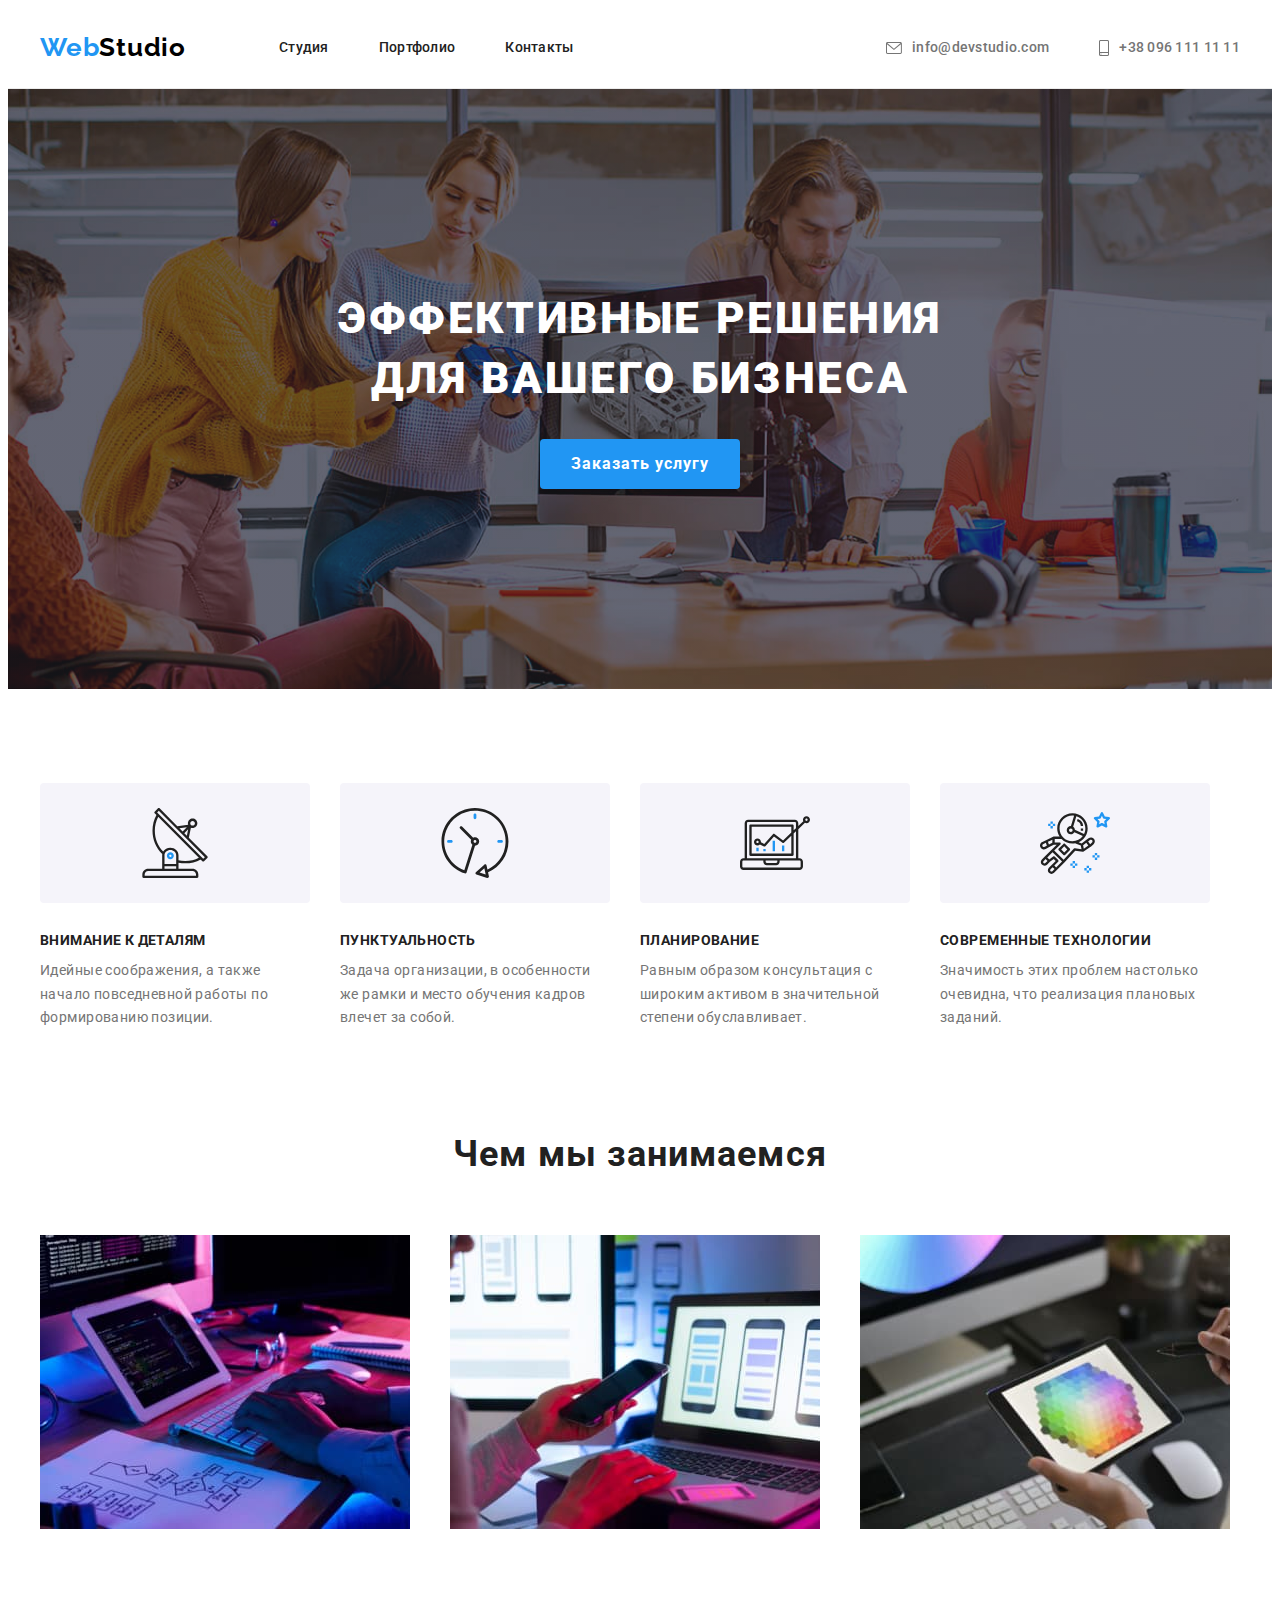
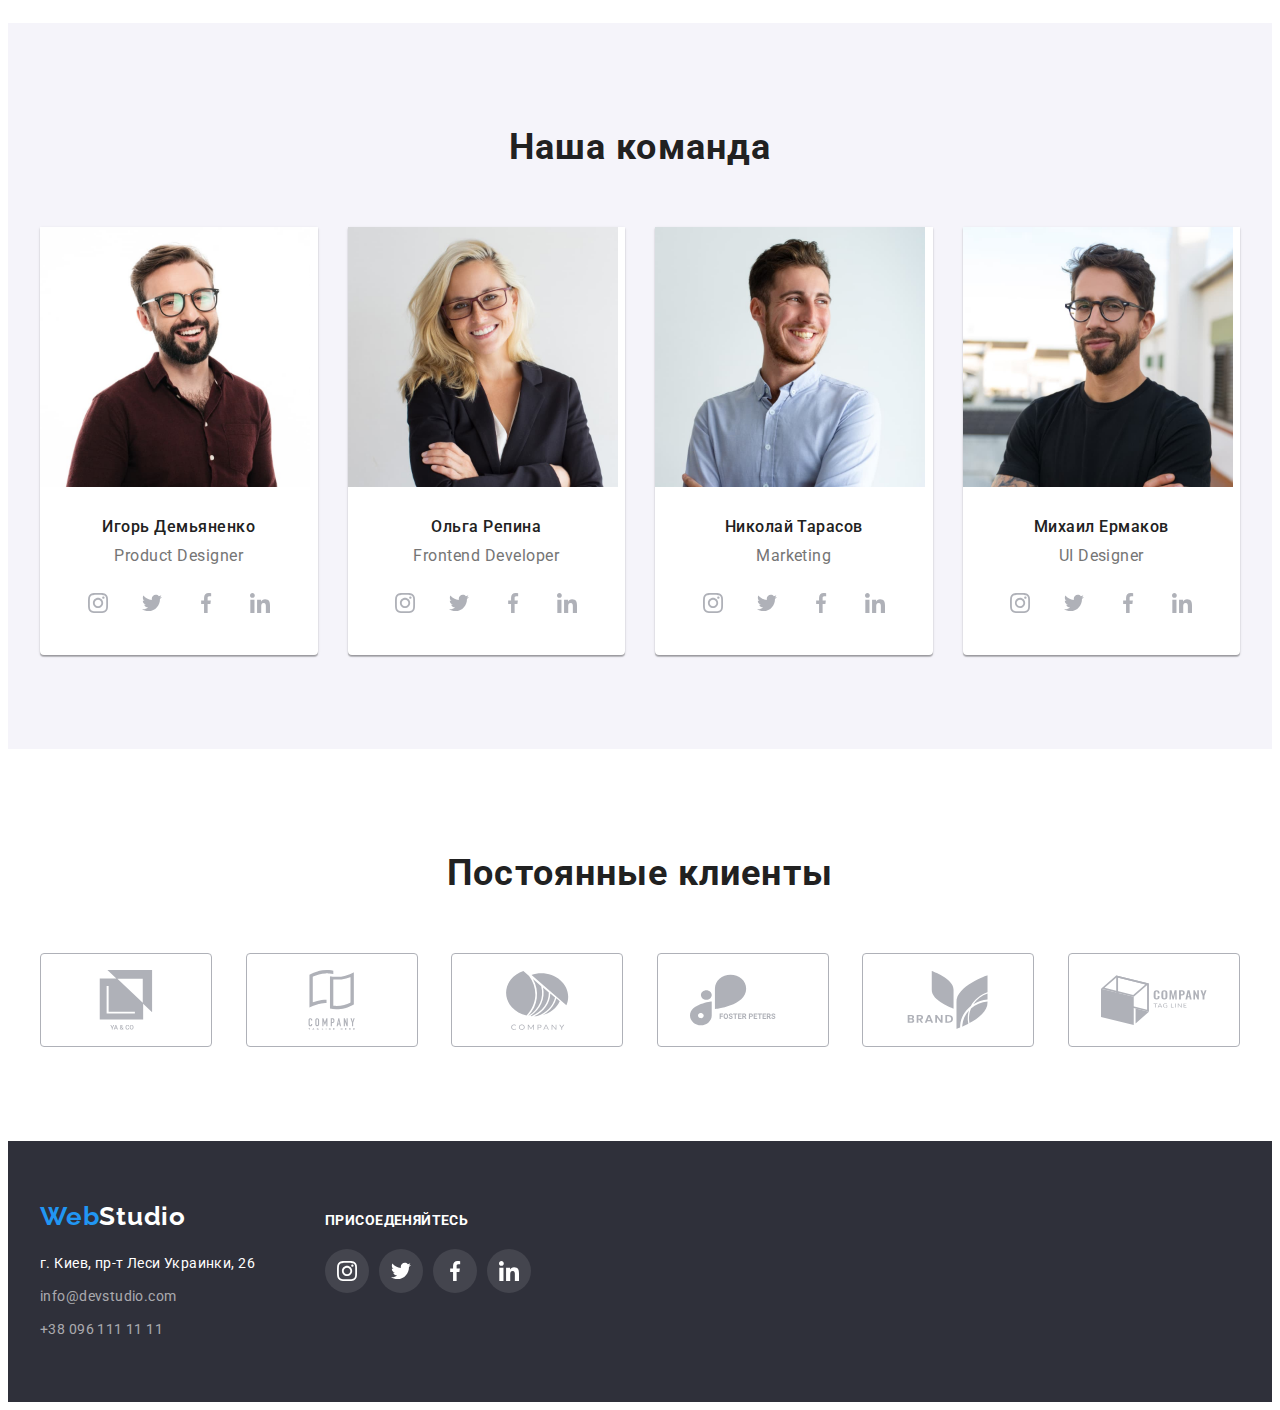
==== index.htm @ c2790a93 "start" ====
<!DOCTYPE html>
<html lang="ru">

<head>
    <meta charset="UTF-8">
    <meta http-equiv="X-UA-Compatible" content="IE=edge">
    <meta name="viewport" content="width=device-width, initial-scale=1.0">
    <title>Студия</title>
    <link rel="preconnect" href="https://fonts.googleapis.com">
    <link rel="preconnect" href="https://fonts.gstatic.com" crossorigin>
    <link href="https://fonts.googleapis.com/css2?family=Raleway:wght@700&family=Roboto:wght@400;500;700;900&display=swap"
        rel="stylesheet">
        <link rel="stylesheet" href="https://cdnjs.cloudflare.com/ajax/libs/modern-normalize/1.1.0/modern-normalize.min.css"
            integrity="sha512-wpPYUAdjBVSE4KJnH1VR1HeZfpl1ub8YT/NKx4PuQ5NmX2tKuGu6U/JRp5y+Y8XG2tV+wKQpNHVUX03MfMFn9Q=="
            crossorigin="anonymous" referrerpolicy="no-referrer" />
    <link rel="stylesheet" href="./css/styles.css">
</head>
<body>
    <!-- Шапка -->
    <header class="header">
        <div class="container header-container">
            <nav class="header-havigation">
                <a class="header-logo link" href="./index.htm" lang="en">
                    <span class="logo">Web</span>Studio
                </a>
            
                <ul class="nav-list list">
                    <li class="nav-item"><a class="nav-link link" href="./index.htm">Студия</a></li>
                    <li class="nav-item"><a class="nav-link link" href="./portfolio.html">Портфолио</a></li>
                    <li class="nav-item"><a class="nav-link link" href="">Контакты</a></li>
                </ul>
            </nav>
            
            <div class="haeder-content">
                <ul class="header-list ">
                    <li class="header-item list">
                        <a class="header-link link" href="mailto:info@devstudio.com">
                            <svg class="header-link-icon icon-envelope">
                                <use href="./img/icon-svg/symbol-defs.svg#envelope"></use>
                            </svg>
                             <p class="link-text">info@devstudio.com</p>    
                        </a>
                    </li>
                    <li class="header-item list">
                        <a class="header-link link tel-link" href="tel:+380961111111">
                            <svg class="header-link-icon icon-smartphone">
                                <use href="./img/icon-svg/symbol-defs.svg#smartphone"></use>
                            </svg>
                            <p class="link-text">+38 096 111 11 11</p>
                        </a>
                    </li>
                </ul>
            </div>
        </div>
        
    </header>
    <!-- Контент -->
    <main>
        <!-- Герой -->
        <section class="hero-section">
            <h1 class="hero-title">ЭФФЕКТИВНЫЕ РЕШЕНИЯ ДЛЯ ВАШЕГО БИЗНЕСА</h1>
            <button class="hero-btn" type="button">Заказать услугу</button>
         </section>
        <!-- Особености -->
        <section class="peculiarities-section">
           <div class="container">
                <h2 class="visually-hidden">Особенности</h2>
                <ul class="peculiarities-list list">
                    <li class="peculiarities-item">
                        <div class="peculiarities-icon">
                            <svg class="icon-antenna" width="70" heigth="70">
                                <use href="./img/icon-svg/symbol-defs.svg#antenna"></use>
                            </svg>
                        </div>
                        <h3 class="peculiarities-title">Внимание к деталям</h3>
                        <p class="peculiarities-text">Идейные соображения, а также начало повседневной работы по формированию позиции.
                        </p>
                    </li>
                    <li class="peculiarities-item">
                        <div class="peculiarities-icon">
                            <svg class="icon-clock" width="70" heigth="70">
                                <use href="./img/icon-svg/symbol-defs.svg#clock"></use>
                            </svg>
                        </div>
                        <h3 class="peculiarities-title">Пунктуальность</h3>
                        <p class="peculiarities-text">Задача организации, в особенности же рамки и место обучения кадров влечет за
                            собой.</p>
                    </li>
                    <li class="peculiarities-item">
                        <div class="peculiarities-icon">
                            <svg class="icon-diagram" width="70" heigth="70">
                                <use href="./img/icon-svg/symbol-defs.svg#diagram"></use>
                            </svg>
                        </div>
                        <h3 class="peculiarities-title">Планирование</h3>
                        <p class="peculiarities-text">Равным образом консультация с широким активом в значительной степени
                            обуславливает.</p>
                    </li>
                    <li class="peculiarities-item">
                        <div class="peculiarities-icon">
                            <svg class="icon-astronaut" width="70" heigth="70">
                                <use href="./img/icon-svg/symbol-defs.svg#astronaut"></use>
                            </svg>
                        </div>
                        <h3 class="peculiarities-title">Современные технологии</h3>
                        <p class="peculiarities-text">Значимость этих проблем настолько очевидна, что реализация плановых заданий.</p>
                    </li>
                </ul>
           </div>
        </section>
        <section class="work-section">
            <div class="container">
                <h2 class="work-title">Чем мы занимаемся</h2>
                <ul class="work-list list">
                    <li class="work-item"><img src="./img/study-img/img.jpg" alt="Програпирование" width="370"></li>
                    <li class="work-item"><img src="./img/study-img/img1.jpg" alt="Адаптация" width="370"></li>
                    <li class="work-item"><img src="./img/study-img/img2.jpg" alt="Стилизация" width="370"></li>
                </ul>
            </div>
        </section>
        <!-- Команда -->
        <section class="team-section">
           <div class="container">
                <h2 class="team-title">Наша команда</h2>
                <ul class="team-list list">
                    <li class="team-item">
                        <img src="./img/study-img/img3.jpg" alt="Фтография Игоря" width="270">
                        <div class="team-cards">
                            <h3 class="team-name">Игорь Демьяненко</h3>
                        <p class="team-text" lang="en">Product Designer</p>
                        <ul class="team-social-list list">
                            <li class="team-social-item">
                                <a href="" class="team-social-link">
                                    <svg class="team-social-icon" widht='20' height='20'>
                                        <use href="./img/icon-svg/symbol-defs.svg#instagram"></use>
                                    </svg>
                                </a>
                            </li>
                            <li class="team-social-item">
                                <a href="" class="team-social-link">
                                    <svg class="team-social-icon" widht='20' height='20'>
                                        <use href="./img/icon-svg/symbol-defs.svg#twitter"></use>
                                    </svg>
                                </a>
                            </li>
                            <li class="team-social-item">
                                <a href="" class="team-social-link">
                                    <svg class="team-social-icon" widht='20' height='20'>
                                        <use href="./img/icon-svg/symbol-defs.svg#facebook"></use>
                                    </svg>
                                </a>
                            </li>
                            <li class="team-social-item">
                                <a href="" class="team-social-link">
                                    <svg class="team-social-icon" widht='20' height='20'>
                                        <use href="./img/icon-svg/symbol-defs.svg#linkedin"></use>
                                    </svg>
                                </a>
                            </li>
                        </ul>
                        </div>
                    </li>
                    <li class="team-item">
                        <img src="./img/study-img/img4.jpg" alt="Фотография Ольги" width="270">
                        <div class="team-cards">
                            <h3 class="team-name">Ольга Репина</h3>
                        <p class="team-text" lang="en">Frontend Developer</p>
                            <ul class="team-social-list list">
                                <li class="team-social-item">
                                    <a href="" class="team-social-link">
                                        <svg class="team-social-icon" widht='20' height='20'>
                                            <use href="./img/icon-svg/symbol-defs.svg#instagram"></use>
                                        </svg>
                                    </a>
                                </li>
                                <li class="team-social-item">
                                    <a href="" class="team-social-link">
                                        <svg class="team-social-icon" widht='20' height='20'>
                                            <use href="./img/icon-svg/symbol-defs.svg#twitter"></use>
                                        </svg>
                                    </a>
                                </li>
                                <li class="team-social-item">
                                    <a href="" class="team-social-link">
                                        <svg class="team-social-icon" widht='20' height='20'>
                                            <use href="./img/icon-svg/symbol-defs.svg#facebook"></use>
                                        </svg>
                                    </a>
                                </li>
                                <li class="team-social-item">
                                    <a href="" class="team-social-link">
                                        <svg class="team-social-icon" widht='20' height='20'>
                                            <use href="./img/icon-svg/symbol-defs.svg#linkedin"></use>
                                        </svg>
                                    </a>
                                </li>
                            </ul>
                        </div>
                    </li>
                    <li class="team-item">
                        <img src="./img/study-img/img5.jpg" alt="Фотография Николая" width="270">
                        <div class="team-cards">
                            <h3 class="team-name">Николай Тарасов</h3>
                        <p class="team-text" lang="en">Marketing</p>
                        <ul class="team-social-list list">
                            <li class="team-social-item">
                                <a href="" class="team-social-link">
                                    <svg class="team-social-icon" widht='20' height='20'>
                                        <use href="./img/icon-svg/symbol-defs.svg#instagram"></use>
                                    </svg>
                                </a>
                            </li>
                            <li class="team-social-item">
                                <a href="" class="team-social-link">
                                    <svg class="team-social-icon" widht='20' height='20'>
                                        <use href="./img/icon-svg/symbol-defs.svg#twitter"></use>
                                    </svg>
                                </a>
                            </li>
                            <li class="team-social-item">
                                <a href="" class="team-social-link">
                                    <svg class="team-social-icon" widht='20' height='20'>
                                        <use href="./img/icon-svg/symbol-defs.svg#facebook"></use>
                                    </svg>
                                </a>
                            </li>
                            <li class="team-social-item">
                                <a href="" class="team-social-link">
                                    <svg class="team-social-icon" widht='20' height='20'>
                                        <use href="./img/icon-svg/symbol-defs.svg#linkedin"></use>
                                    </svg>
                                </a>
                            </li>
                        </ul>
                        </div>
                    </li>
                    <li class="team-item">
                        <img src="./img/study-img/img6.jpg" alt="Фотография Михаила" width="270">
                        <div class="team-cards">
                            <h3 class="team-name">Михаил Ермаков</h3>
                        <p class="team-text" lang="en">UI Designer</p>
                        <ul class="team-social-list list">
                            <li class="team-social-item">
                                <a href="" class="team-social-link">
                                    <svg class="team-social-icon" widht='20' height='20'>
                                        <use href="./img/icon-svg/symbol-defs.svg#instagram"></use>
                                    </svg>
                                </a>
                            </li>
                            <li class="team-social-item">
                                <a href="" class="team-social-link">
                                    <svg class="team-social-icon" widht='20' height='20'>
                                        <use href="./img/icon-svg/symbol-defs.svg#twitter"></use>
                                    </svg>
                                </a>
                            </li>
                            <li class="team-social-item">
                                <a href="" class="team-social-link">
                                    <svg class="team-social-icon" widht='20' height='20'>
                                        <use href="./img/icon-svg/symbol-defs.svg#facebook"></use>
                                    </svg>
                                </a>
                            </li>
                            <li class="team-social-item">
                                <a href="" class="team-social-link">
                                    <svg class="team-social-icon" widht='20' height='20'>
                                        <use href="./img/icon-svg/symbol-defs.svg#linkedin"></use>
                                    </svg>
                                </a>
                            </li>
                        </ul>
                        </div>
                    </li>
                </ul>
           </div>
        </section>
        <section class="client-section">
            <div class="container">
                <h2 class="client-title">Постоянные клиенты</h2>
                <ul class="client-list list">
                    <li class="client-item">
                        <a href="" class="client-link link">
                            <svg class="client-icon" width="106" height="60" >
                                <use href="./img/icon-svg/symbol-defs.svg#group1"></use>
                            </svg>
                        </a>
                    </li>
                    <li class="client-item">
                        <a href="" class="client-link link">
                            <svg class="client-icon" width="106" height="60">
                                <use href="./img/icon-svg/symbol-defs.svg#group2"></use>
                            </svg>
                        </a>
                    </li>
                    <li class="client-item">
                        <a href="" class="client-link link">
                            <svg class="client-icon" width="106" height="60">
                                <use href="./img/icon-svg/symbol-defs.svg#group3"></use>
                            </svg>
                        </a>
                    </li>
                    <li class="client-item">
                        <a href="" class="client-link link">
                            <svg class="client-icon" width="106" height="60">
                                <use href="./img/icon-svg/symbol-defs.svg#group4"></use>
                            </svg>
                        </a>
                    </li>
                    <li class="client-item">
                        <a href="" class="client-link link">
                            <svg class="client-icon" width="106" height="60">
                                <use href="./img/icon-svg/symbol-defs.svg#group5"></use>
                            </svg>
                        </a>
                    </li>
                    <li class="client-item">
                        <a href="" class="client-link link">
                            <svg class="client-icon" width="106" height="60">
                                <use href="./img/icon-svg/symbol-defs.svg#group6"></use>
                            </svg>
                        </a>
                    </li>
                </ul>
            </div>
        </section>
    </main>
    <!-- Подвал -->
    <footer class="footer">
       <div class="container footer-flex">
            <div class="footer-nav">
                <a class="footer-logo link" href="./index.htm" lang="en">
                    <span class="logo">Web</span>Studio
                </a>
                <address class="address">
                    <ul class="address-list list">
                        <li class="address-item"><a class="address-link link" href="">г. Киев, пр-т Леси Украинки, 26</a></li>
                        <li class="address-item"><a class="address-link link transparency"
                                href="mailto:info@devstudio.com">info@devstudio.com</a></li>
                        <li class="address-item"><a class="address-link link transparency" href="tel:+380961111111">+38 096 111 11
                                11</a></li>
                    </ul>
                </address>
            </div>
            <div class="footer-social">
                <h3 class="footer-social-title">ПРИСОЕДЕНЯЙТЕСЬ</h3>
                <ul class="footer-social-list list">
                    <li class="footer-social-item">
                        <a href="" class="footer-social-link">
                            <svg class="footer-social-icon" widht='20' height='20'>
                                <use href="./img/icon-svg/symbol-defs.svg#instagram"></use>
                            </svg>
                        </a>
                    </li>
                    <li class="footer-social-item">
                        <a href="" class="footer-social-link">
                            <svg class="footer-social-icon" widht='20' height='20'>
                                <use href="./img/icon-svg/symbol-defs.svg#twitter"></use>
                            </svg>
                        </a>
                    </li>
                    <li class="footer-social-item">
                        <a href="" class="footer-social-link">
                            <svg class="footer-social-icon" widht='20' height='20'>
                                <use href="./img/icon-svg/symbol-defs.svg#facebook"></use>
                            </svg>
                        </a>
                    </li>
                    <li class="footer-social-item">
                        <a href="" class="footer-social-link">
                            <svg class="footer-social-icon" widht='20' height='20'>
                                <use href="./img/icon-svg/symbol-defs.svg#linkedin"></use>
                            </svg>
                        </a>
                    </li>
                </ul>
            </div>
       </div>
    </footer>
</body>
</html>
---- css/styles.css ----
:root {
  --main-title-color: #ffffff;
  --second-title-color: #212121;
  --first-text-color: #757575;
  --second-text-color: #ffffff;
  --third-text-color: rgba(255, 255, 255, 0.6);
  --first-button-color: #ffffff;
  --second-button-color: #212121;
  --header-text-color: #212121;
  --accent-color: #2196f3;
}

p,
h1,
h2,
h3,
h4,
h5,
h6 {
  margin: 0;
}

ul {
  margin: 0;
  padding: 0;
}

button {
  cursor: pointer;
  border: none;
}

img {
  display: block;
  max-width: 100%;
  height: auto;
}

.container {
  width: 1200px;
  padding-left: 15px;
  padding-right: 15px;
  margin: 0 auto;
}

body {
  font-family: "Roboto", sans-serif;
  color: var(--second-title-color);
}

.list {
  list-style: none;
}

.link {
  text-decoration: none;
}
/* HEADER */
.header {
  border-bottom: 1px solid #ececec;
}
.header-logo {
  font-family: Raleway;
  font-weight: 700;
  font-size: 26px;
  line-height: 1.19;
  letter-spacing: 0.03em;
  color: #000000;

  display: block;
  margin-right: 93px;
  padding-top: 24px;
  padding-bottom: 25px;
}

.logo {
  color: var(--accent-color);
}

.header-havigation {
  display: flex;
}

.header-container {
  display: flex;
  align-items: center;
}

.nav-list {
  display: flex;
  align-items: center;
}

.nav-item:not(:last-child) {
  margin-right: 50px;
}

.nav-link {
  font-weight: 500;
  font-size: 14px;
  line-height: 1.14;
  letter-spacing: 0.02em;
  color: var(--header-text-color);

  display: block;
  padding-top: 32px;
  padding-bottom: 32px;
}

.nav-link:hover,
.nav-link:focus {
  color: var(--accent-color);
}

.haeder-content {
  margin-left: auto;
}

.haeder-content:not(:last-child) {
  margin-right: 50px;
}

.header-item:not(:last-child) {
  margin-right: 50px;
}

.header-link {
  font-weight: 500;
  font-size: 14px;
  line-height: 1.14;
  letter-spacing: 0.02em;
  color: var(--first-text-color);

  display: flex;
  align-items: center;
  padding-top: 32px;
  padding-bottom: 32px;
}

.header-link-icon {
  /* display: block; */
  margin-right: 10px;
  fill: var(--first-text-color);
}

.icon-smartphone {
  width: 10px;
  height: 16px;
}

.icon-envelope {
  width: 16px;
  height: 12px;
}

/* .header-link-icon:hover,
.header-link-icon:focus {
  fill: var(--accent-color);
} */

.link-text {
  display: block;
}

.header-list {
  display: flex;
}

.header-link:hover,
.header-link:focus {
  color: var(--accent-color);
}

.header-link:hover .header-link-icon,
.header-link:focus .header-link-icon {
  fill: currentColor;
}

/* HERO */

.hero-section {
  display: flex;
  flex-direction: column;
  padding-top: 200px;
  padding-bottom: 200px;

  min-width: 100%;
  background-image: linear-gradient(
      rgba(47, 48, 58, 0.4),
      rgba(47, 48, 58, 0.4)
    ),
    url(../img/study-img/background.png);
  background-size: cover;
  background-repeat: no-repeat;
  background-position: center;
}

.hero-title {
  max-width: 696px;
  margin: 0 auto;
  margin-bottom: 30px;

  font-weight: 900;
  font-size: 44px;
  line-height: 1.36;
  text-align: center;
  letter-spacing: 0.06em;
  color: var(--main-title-color);
}

.hero-btn {
  font-family: inherit;
  font-weight: 700;
  font-size: 16px;
  line-height: 1.87;
  text-align: center;
  letter-spacing: 0.06em;
  background: var(--accent-color);
  color: var(--first-button-color);
  min-width: 200px;
  height: 50px;
  box-shadow: 0px 4px 4px rgba(0, 0, 0, 0.15);
  border-radius: 4px;
  margin: 0 auto;
}

/* PECULIARITIES */

.peculiarities-section {
  padding-top: 94px;
  padding-bottom: 94px;
}

.visually-hidden {
  position: absolute;
  white-space: nowrap;
  width: 1px;
  height: 1px;
  overflow: hidden;
  border: 0;
  padding: 0;
  clip: rect(0 0 0 0);
  clip-path: inset(50%);
  margin: -1px;
}

.peculiarities-list {
  display: flex;
  margin-bottom: 0px;
}

.peculiarities-icon {
  display: flex;
  justify-content: center;
  content: "";
  width: 270px;
  height: 120px;
  background-size: 70px;
  background-repeat: no-repeat;
  background-position: center;
  background-color: #f5f4fa;
  border-radius: 4px;
}
.peculiarities-item {
  max-width: 270px;
}

.peculiarities-item:not(:last-child) {
  margin-right: 30px;
}

.peculiarities-title {
  font-weight: 700;
  font-size: 14px;
  line-height: 1.14;
  letter-spacing: 0.03em;
  text-transform: uppercase;
  color: var(--second-title-color);
  margin-bottom: 10px;
  margin-top: 30px;
}

.peculiarities-text {
  font-weight: 400;
  font-size: 14px;
  line-height: 1.71;
  letter-spacing: 0.03em;
  color: var(--first-text-color);
}

/* WORK */

.work-section {
  padding-bottom: 94px;
}

.work-title {
  font-weight: 700;
  font-size: 36px;
  line-height: 1.67;
  text-align: center;
  letter-spacing: 0.03em;
  color: var(--second-title-color);
  margin: 0 auto 50px;
}

.work-list {
  display: flex;
  flex-wrap: wrap;
  margin-top: -30px;
  margin-left: -30px;
}

.work-item {
  width: calc(100% / 3 - 30px);
  margin-top: 30px;
  margin-left: 30px;
}

/* TEAM */

.team-section {
  padding-top: 94px;
  padding-bottom: 94px;
  background-color: #f5f4fa;
}

.team-list {
  display: flex;
  flex-wrap: wrap;
  margin-left: -30px;
  margin-top: -30px;
}

.team-item {
  width: calc(100% / 4 - 30px);
  margin-left: 30px;
  margin-top: 30px;

  background: #ffffff;
  box-shadow: 0px 1px 3px rgba(0, 0, 0, 0.12), 0px 1px 1px rgba(0, 0, 0, 0.14),
    0px 2px 1px rgba(0, 0, 0, 0.2);
  border-radius: 0px 0px 4px 4px;
}

.team-social-list {
  display: flex;
  justify-content: center;
}

.team-social-item {
  width: 44px;
  height: 44px;
}

.team-social-link {
  width: 100%;
  height: 100%;
  display: flex;
  align-items: center;
  justify-content: center;
  border-radius: 50%;
}

.team-social-link:hover,
.team-social-link:focus {
  width: 44px;
  height: 44px;
  border-radius: 50%;
  background-color: var(--accent-color);
}

.team-social-icon {
  fill: #afb1b8;
}

.team-social-link:hover .team-social-icon,
.team-social-link:focus .team-social-icon {
  fill: var(--first-button-color);
}

.team-social-item:not(:first-child) {
  margin-left: 10px;
}

.team-cards {
  padding-top: 30px;
  padding-bottom: 30px;
}

.team-title {
  font-weight: 700;
  font-size: 36px;
  line-height: 1.67;
  text-align: center;
  letter-spacing: 0.03em;
  color: var(--second-title-color);
  margin-bottom: 50px;
}

.team-name {
  font-weight: 500;
  font-size: 16px;
  line-height: 1.19;
  text-align: center;
  letter-spacing: 0.03em;
  color: var(--second-title-color);

  margin-bottom: 10px;
}

.team-text {
  font-size: 16px;
  line-height: 1.19x;
  text-align: center;
  letter-spacing: 0.03em;
  color: var(--first-text-color);
  margin-bottom: 16px;
}

/* PORTFOLIO */

.portfolio {
  padding-top: 94px;
  padding-bottom: 94px;
}

.filter-btn:hover,
.filter-btn:focus {
  background: var(--accent-color);
  color: var(--first-button-color);

  box-shadow: 0px 3px 1px rgba(0, 0, 0, 0.1), 0px 1px 2px rgba(0, 0, 0, 0.08),
    0px 2px 2px rgba(0, 0, 0, 0.12);
}

.filter-list {
  display: flex;
  margin-bottom: 50px;
  justify-content: center;
}

.filter-item:not(:last-child) {
  margin-right: 8px;
}
.filter-btn {
  font-family: inherit;
  font-weight: 500;
  font-size: 16px;
  line-height: 1.62;
  text-align: center;
  letter-spacing: 0.03em;
  color: var(--second-button-color);

  border-radius: 4px;

  padding: 6px 22px;
}

.project-list {
  display: flex;
  flex-wrap: wrap;
  margin-left: -30px;
  margin-top: -30px;
}

.project-item {
  /* width: 370px; */
  width: calc(100% / 3 - 30px);
  margin-left: 30px;
  margin-top: 30px;
}

.project-item:hover,
.project-item:focus {
  box-shadow: 0px 1px 1px rgba(0, 0, 0, 0.12), 0px 4px 4px rgba(0, 0, 0, 0.06),
    1px 4px 6px rgba(0, 0, 0, 0.16);
}

.project-item-content {
  width: 370px;
  padding: 20px 24px;

  background: #ffffff;
  border-left: 1px solid #eeeeee;
  border-bottom: 1px solid #eeeeee;
  border-right: 1px solid #eeeeee;
  box-sizing: border-box;
}

.project-title {
  font-weight: 700;
  font-size: 18px;
  line-height: 2;
  letter-spacing: 0.06em;
  color: var(--second-title-color);
  padding-bottom: 4px;
}

.project-text {
  font-size: 16px;
  line-height: 1.87;
  letter-spacing: 0.03em;
  color: var(--first-text-color);
}

/* CLIENT */

.client-section {
  padding: 94px 0;
}

.client-title {
  font-weight: 700;
  font-size: 36px;
  line-height: 1.67;
  text-align: center;
  letter-spacing: 0.03em;

  margin-bottom: 50px;
}

.client-list {
  display: flex;
  justify-content: space-between;
}

.client-item {
  width: 172px;
  height: 94px;

  border: 1px solid #afb1b8;
  box-sizing: border-box;
  border-radius: 4px;
  fill: #afb1b8;
}

.client-item:hover,
.client-item:focus {
  border: 1px solid var(--accent-color);
}

.client-link:hover .client-icon,
.client-link:focus .client-icon {
  fill: var(--accent-color);
}

/* .client-item:not(:first-child) {
  margin-left: 30px;
} */

.client-link {
  width: 100%;
  height: 100%;
  display: flex;
  align-items: center;
  justify-content: center;
}

.client-icon {
  widows: 106px;
  height: 60px;
  fill: #afb1b8;
}

/* FOOTER */

.footer {
  background-color: #2f303a;
  padding-top: 60px;
  padding-bottom: 60px;
}

.footer-flex {
  display: flex;
  align-items: baseline;
}

.footer-social {
  margin-left: 70px;
}

.footer-logo {
  display: inline-block;
  margin-bottom: 20px;

  font-family: Raleway;
  font-weight: 700;
  font-size: 26px;
  line-height: 1.19;
  letter-spacing: 0.03em;
  color: var(--second-text-color);
}

.address-link {
  display: inline-block;

  font-style: normal;
  font-size: 14px;
  line-height: 1.71;
  letter-spacing: 0.03em;
  color: var(--second-text-color);
}

.address-item:not(:last-child) {
  margin-bottom: 9px;
}

.transparency {
  color: rgba(255, 255, 255, 0.6);
}

.footer-social-title {
  font-weight: 700;
  font-size: 14px;
  line-height: 1.14;
  letter-spacing: 0.03em;
  text-transform: uppercase;
  color: var(--main-title-color);
  margin-bottom: 20px;
}

.footer-social-list {
  display: flex;
  justify-content: center;
}

.footer-social-item {
  width: 44px;
  height: 44px;
}

.footer-social-link {
  width: 100%;
  height: 100%;
  display: flex;
  align-items: center;
  justify-content: center;
  border-radius: 50%;
  background-color: rgba(255, 255, 255, 0.1);
}

.footer-social-link:hover,
.footer-social-link:focus {
  width: 44px;
  height: 44px;
  border-radius: 50%;
  background-color: var(--accent-color);
}

.footer-social-icon {
  fill: var(--first-button-color);
}

.footer-social-link:hover .footer-social-icon,
.footer-social-link:focus .footer-social-icon {
  fill: var(--first-button-color);
}

.footer-social-item:not(:first-child) {
  margin-left: 10px;
}
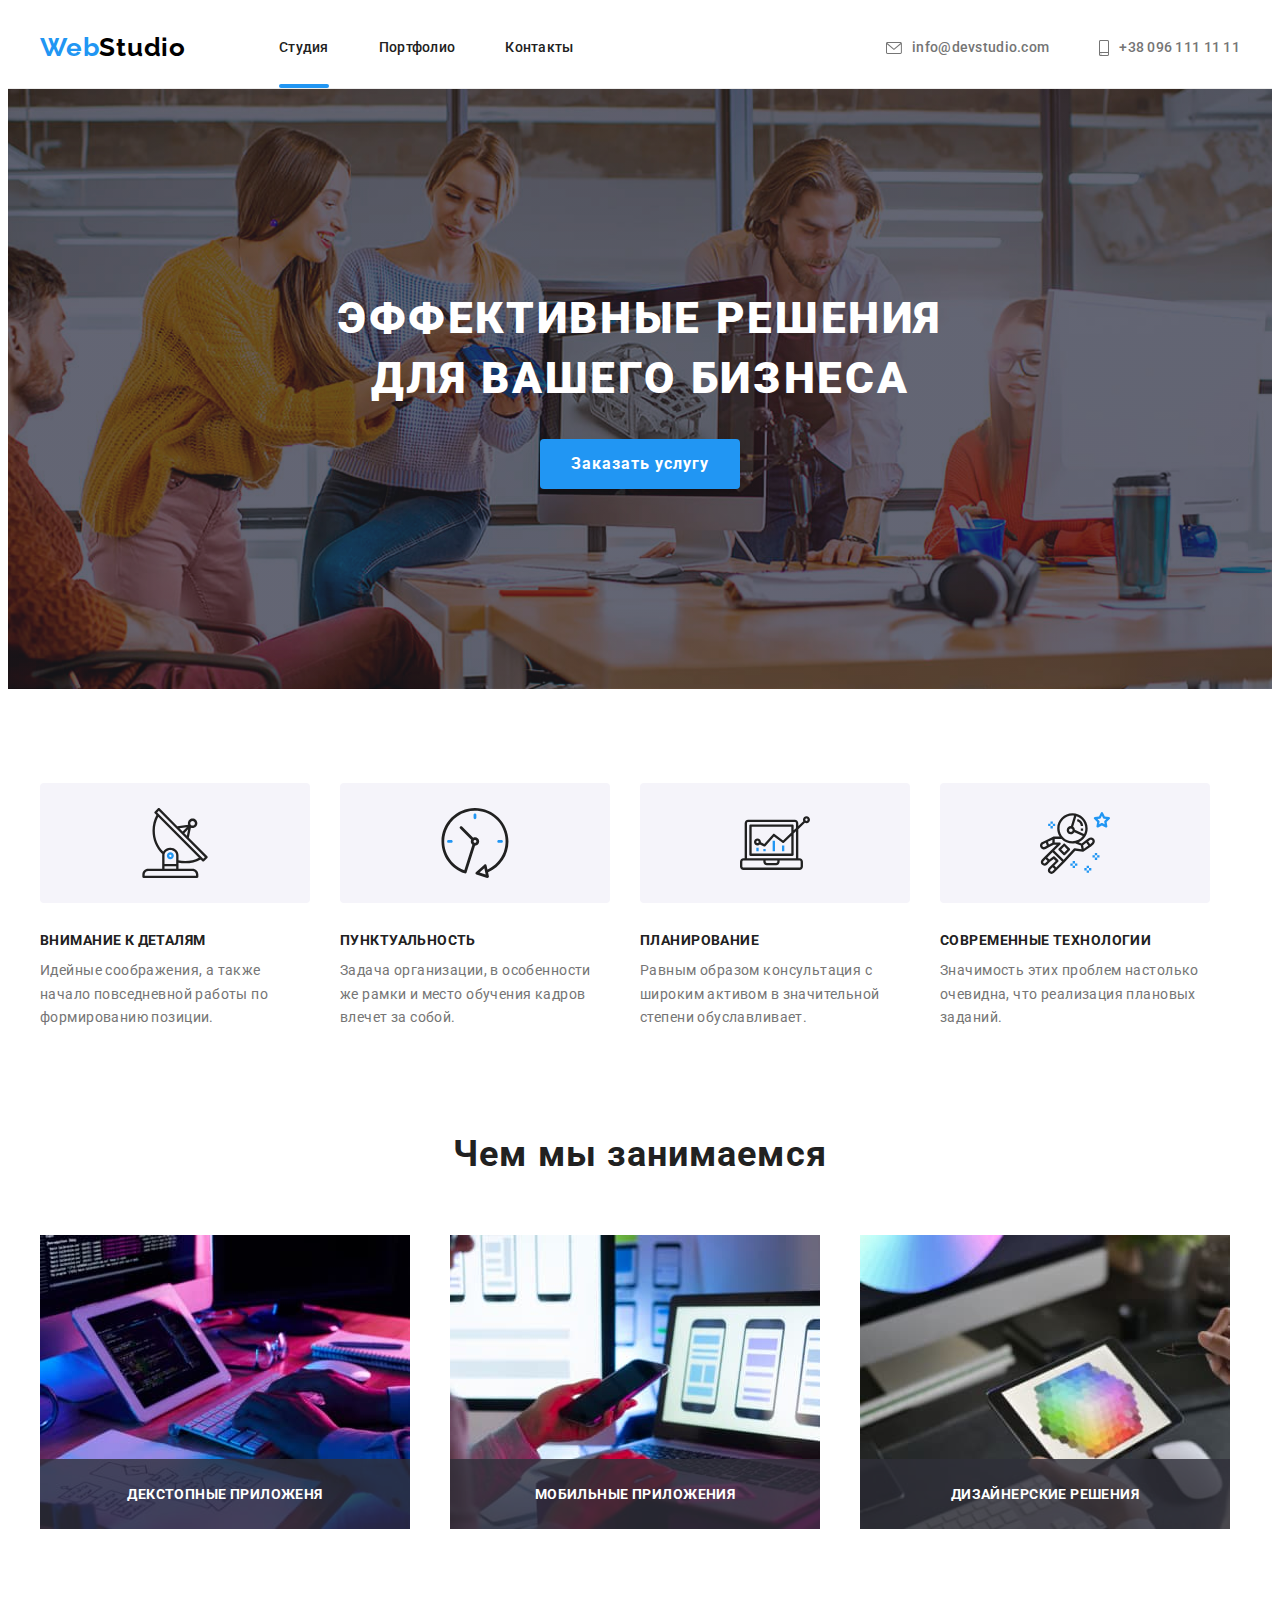
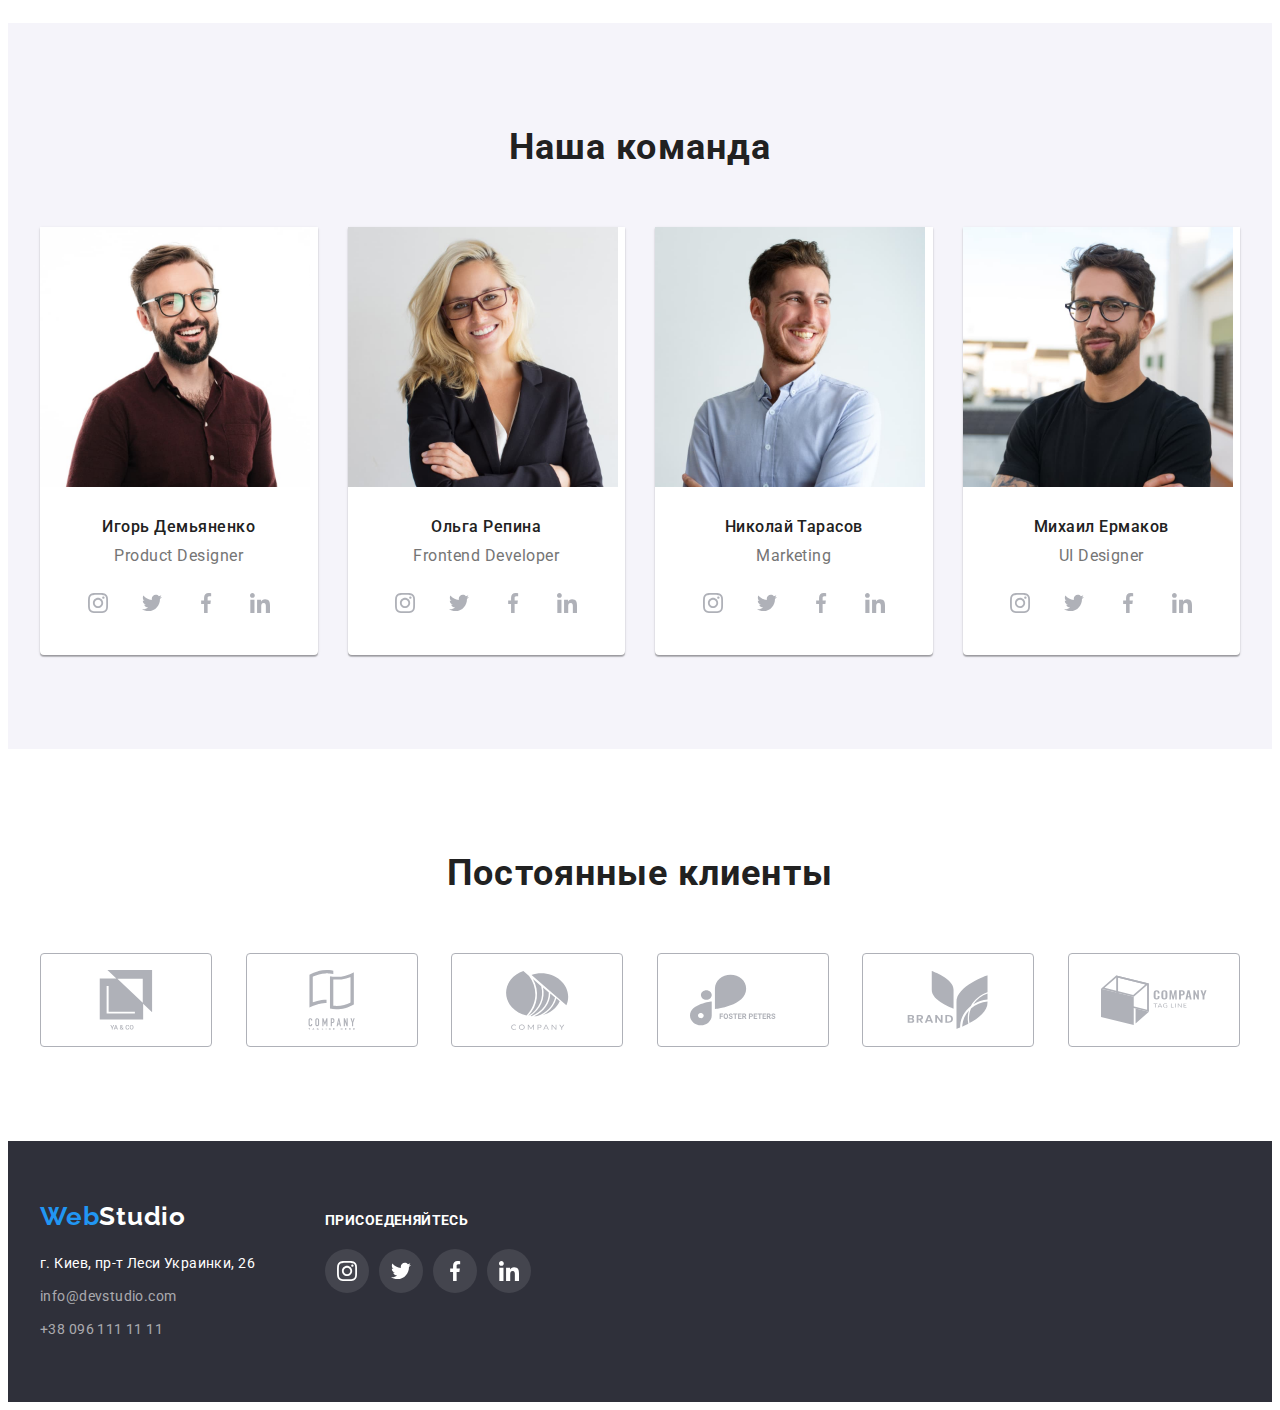
==== commit 9377f965: "1" ====
--- a/index.htm
+++ b/index.htm
@@ -25,9 +25,9 @@
                 </a>
             
                 <ul class="nav-list list">
-                    <li class="nav-item"><a class="nav-link link" href="./index.htm">Студия</a></li>
-                    <li class="nav-item"><a class="nav-link link" href="./portfolio.html">Портфолио</a></li>
-                    <li class="nav-item"><a class="nav-link link" href="">Контакты</a></li>
+                    <li class="nav-item current"><a class="nav-link link current" href="./index.htm">Студия</a></li>
+                    <li class="nav-item"><a class="nav-link link " href="./portfolio.html">Портфолио</a></li>
+                    <li class="nav-item"><a class="nav-link link " href="">Контакты</a></li>
                 </ul>
             </nav>
             
@@ -59,7 +59,7 @@
         <!-- Герой -->
         <section class="hero-section">
             <h1 class="hero-title">ЭФФЕКТИВНЫЕ РЕШЕНИЯ ДЛЯ ВАШЕГО БИЗНЕСА</h1>
-            <button class="hero-btn" type="button">Заказать услугу</button>
+            <button class="hero-btn" type="button" data-modal-open>Заказать услугу</button>
          </section>
         <!-- Особености -->
         <section class="peculiarities-section">
@@ -112,9 +112,9 @@
             <div class="container">
                 <h2 class="work-title">Чем мы занимаемся</h2>
                 <ul class="work-list list">
-                    <li class="work-item"><img src="./img/study-img/img.jpg" alt="Програпирование" width="370"></li>
-                    <li class="work-item"><img src="./img/study-img/img1.jpg" alt="Адаптация" width="370"></li>
-                    <li class="work-item"><img src="./img/study-img/img2.jpg" alt="Стилизация" width="370"></li>
+                    <li class="work-item"><img src="./img/study-img/img.jpg" alt="Програпирование" width="370"><h3 class="work-item-title">ДЕКСТОПНЫЕ ПРИЛОЖЕНЯ</h3></li>
+                    <li class="work-item"><img src="./img/study-img/img1.jpg" alt="Адаптация" width="370"><h3 class="work-item-title">МОБИЛЬНЫЕ ПРИЛОЖЕНИЯ</h3></li>
+                    <li class="work-item"><img src="./img/study-img/img2.jpg" alt="Стилизация" width="370"><h3 class="work-item-title">ДИЗАЙНЕРСКИЕ РЕШЕНИЯ</h3></li>
                 </ul>
             </div>
         </section>
@@ -376,5 +376,17 @@
             </div>
        </div>
     </footer>
+
+<div class="backdrop is-hidden" data-modal>
+    <div class="modal">
+        <button type="button" class="modal-btn-close " data-modal-close>
+            <svg class="close-icon" width="18" height="18">
+                <use href="./img/icon-svg/symbol-defs.svg#close-black"></use>
+            </svg>
+        </button>
+    </div>
+</div>
+
+<script src="./js/modal.js"></script>
 </body>
 </html>--- a/css/styles.css
+++ b/css/styles.css
@@ -96,6 +96,9 @@
 }
 
 .nav-link {
+  transition-duration: 250ms;
+  transition-timing-function: cubic-bezier(0.4, 0, 0.2, 1);
+
   font-weight: 500;
   font-size: 14px;
   line-height: 1.14;
@@ -105,6 +108,19 @@
   display: block;
   padding-top: 32px;
   padding-bottom: 32px;
+  position: relative;
+}
+
+.nav-link.current::after {
+  content: "";
+  width: 100%;
+  height: 4px;
+  border-radius: 2px;
+  background-color: var(--accent-color);
+
+  position: absolute;
+  bottom: 0;
+  left: 0;
 }
 
 .nav-link:hover,
@@ -125,6 +141,9 @@
 }
 
 .header-link {
+  transition-duration: 250ms;
+  transition-timing-function: cubic-bezier(0.4, 0, 0.2, 1);
+
   font-weight: 500;
   font-size: 14px;
   line-height: 1.14;
@@ -138,6 +157,9 @@
 }
 
 .header-link-icon {
+  /* transition-duration: 250ms;
+  transition-timing-function: cubic-bezier(0.4, 0, 0.2, 1); */
+
   /* display: block; */
   margin-right: 10px;
   fill: var(--first-text-color);
@@ -246,7 +268,7 @@
 
 .peculiarities-list {
   display: flex;
-  margin-bottom: 0px;
+  margin-bottom: 0;
 }
 
 .peculiarities-icon {
@@ -315,6 +337,28 @@
   width: calc(100% / 3 - 30px);
   margin-top: 30px;
   margin-left: 30px;
+
+  position: relative;
+}
+
+.work-item-title {
+  position: absolute;
+  width: 370px;
+  min-height: 70px;
+  bottom: 0;
+  left: 0;
+
+  display: flex;
+  align-items: center;
+  justify-content: center;
+
+  font-size: 14px;
+  line-height: 1, 14;
+  text-align: center;
+  letter-spacing: 0.03em;
+  text-transform: uppercase;
+  color: var(--main-title-color);
+  background-color: rgba(47, 48, 58, 0.8);
 }
 
 /* TEAM */
@@ -354,6 +398,9 @@
 }
 
 .team-social-link {
+  transition-duration: 250ms;
+  transition-timing-function: cubic-bezier(0.4, 0, 0.2, 1);
+
   width: 100%;
   height: 100%;
   display: flex;
@@ -371,6 +418,9 @@
 }
 
 .team-social-icon {
+  transition-duration: 250ms;
+  transition-timing-function: cubic-bezier(0.4, 0, 0.2, 1);
+
   fill: #afb1b8;
 }
 
@@ -444,6 +494,9 @@
   margin-right: 8px;
 }
 .filter-btn {
+  transition-duration: 250ms;
+  transition-timing-function: cubic-bezier(0.4, 0, 0.2, 1);
+
   font-family: inherit;
   font-weight: 500;
   font-size: 16px;
@@ -476,6 +529,10 @@
   box-shadow: 0px 1px 1px rgba(0, 0, 0, 0.12), 0px 4px 4px rgba(0, 0, 0, 0.06),
     1px 4px 6px rgba(0, 0, 0, 0.16);
 }
+.project-item:hover .project-cadr-text,
+.project-item:focus .project-cadr-text {
+  transform: translateY(0);
+}
 
 .project-item-content {
   width: 370px;
@@ -486,6 +543,29 @@
   border-bottom: 1px solid #eeeeee;
   border-right: 1px solid #eeeeee;
   box-sizing: border-box;
+}
+
+.project-card-content {
+  position: relative;
+  overflow: hidden;
+}
+
+.project-cadr-text {
+  position: absolute;
+  top: 0;
+  left: 0;
+  transform: translatey(100%);
+  transition: transform 250ms;
+  overflow: auto;
+
+  font-size: 18px;
+  line-height: 1.56;
+  letter-spacing: 0.03em;
+  color: var(--second-text-color);
+
+  padding: 63px 24px;
+  background-color: rgba(33, 150, 243, 0.9);
+  height: 100%;
 }
 
 .project-title {
@@ -526,6 +606,8 @@
 }
 
 .client-item {
+  transition-duration: 250ms;
+  transition-timing-function: cubic-bezier(0.4, 0, 0.2, 1);
   width: 172px;
   height: 94px;
 
@@ -535,6 +617,11 @@
   fill: #afb1b8;
 }
 
+.client-icon {
+  transition-duration: 250ms;
+  transition-timing-function: cubic-bezier(0.4, 0, 0.2, 1);
+}
+
 .client-item:hover,
 .client-item:focus {
   border: 1px solid var(--accent-color);
@@ -638,6 +725,9 @@
   justify-content: center;
   border-radius: 50%;
   background-color: rgba(255, 255, 255, 0.1);
+
+  transition-duration: 250ms;
+  transition-timing-function: cubic-bezier(0.4, 0, 0.2, 1);
 }
 
 .footer-social-link:hover,
@@ -660,3 +750,52 @@
 .footer-social-item:not(:first-child) {
   margin-left: 10px;
 }
+
+.backdrop {
+  width: 100vw;
+  height: 100vh;
+  background-color: rgba(0, 0, 0, 0.2);
+  position: fixed;
+  top: 0;
+  left: 0;
+
+  transition: opacity 250ms, visibility 250ms;
+}
+
+.backdrop.is-hidden .modal {
+  transform: scale(1.5);
+}
+
+.modal {
+  width: 530px;
+  min-height: 583px;
+  background-color: var(--first-button-color);
+  border-radius: 4px;
+
+  position: absolute;
+  top: 50%;
+  left: 50%;
+  transform: scale(1) translate(-50%, -50%);
+  transition-duration: 250ms;
+  transition-timing-function: cubic-bezier(0.4, 0, 0.2, 1);
+}
+
+.modal-btn-close {
+  position: absolute;
+  top: 8px;
+  right: 8px;
+  width: 30px;
+  height: 30px;
+  background-color: transparent;
+  border: 1px solid rgba(0, 0, 0, 0.1);
+  border-radius: 50%;
+  display: flex;
+  align-items: center;
+  justify-content: center;
+}
+
+.is-hidden {
+  visibility: hidden;
+  opacity: 0;
+  pointer-events: none;
+}